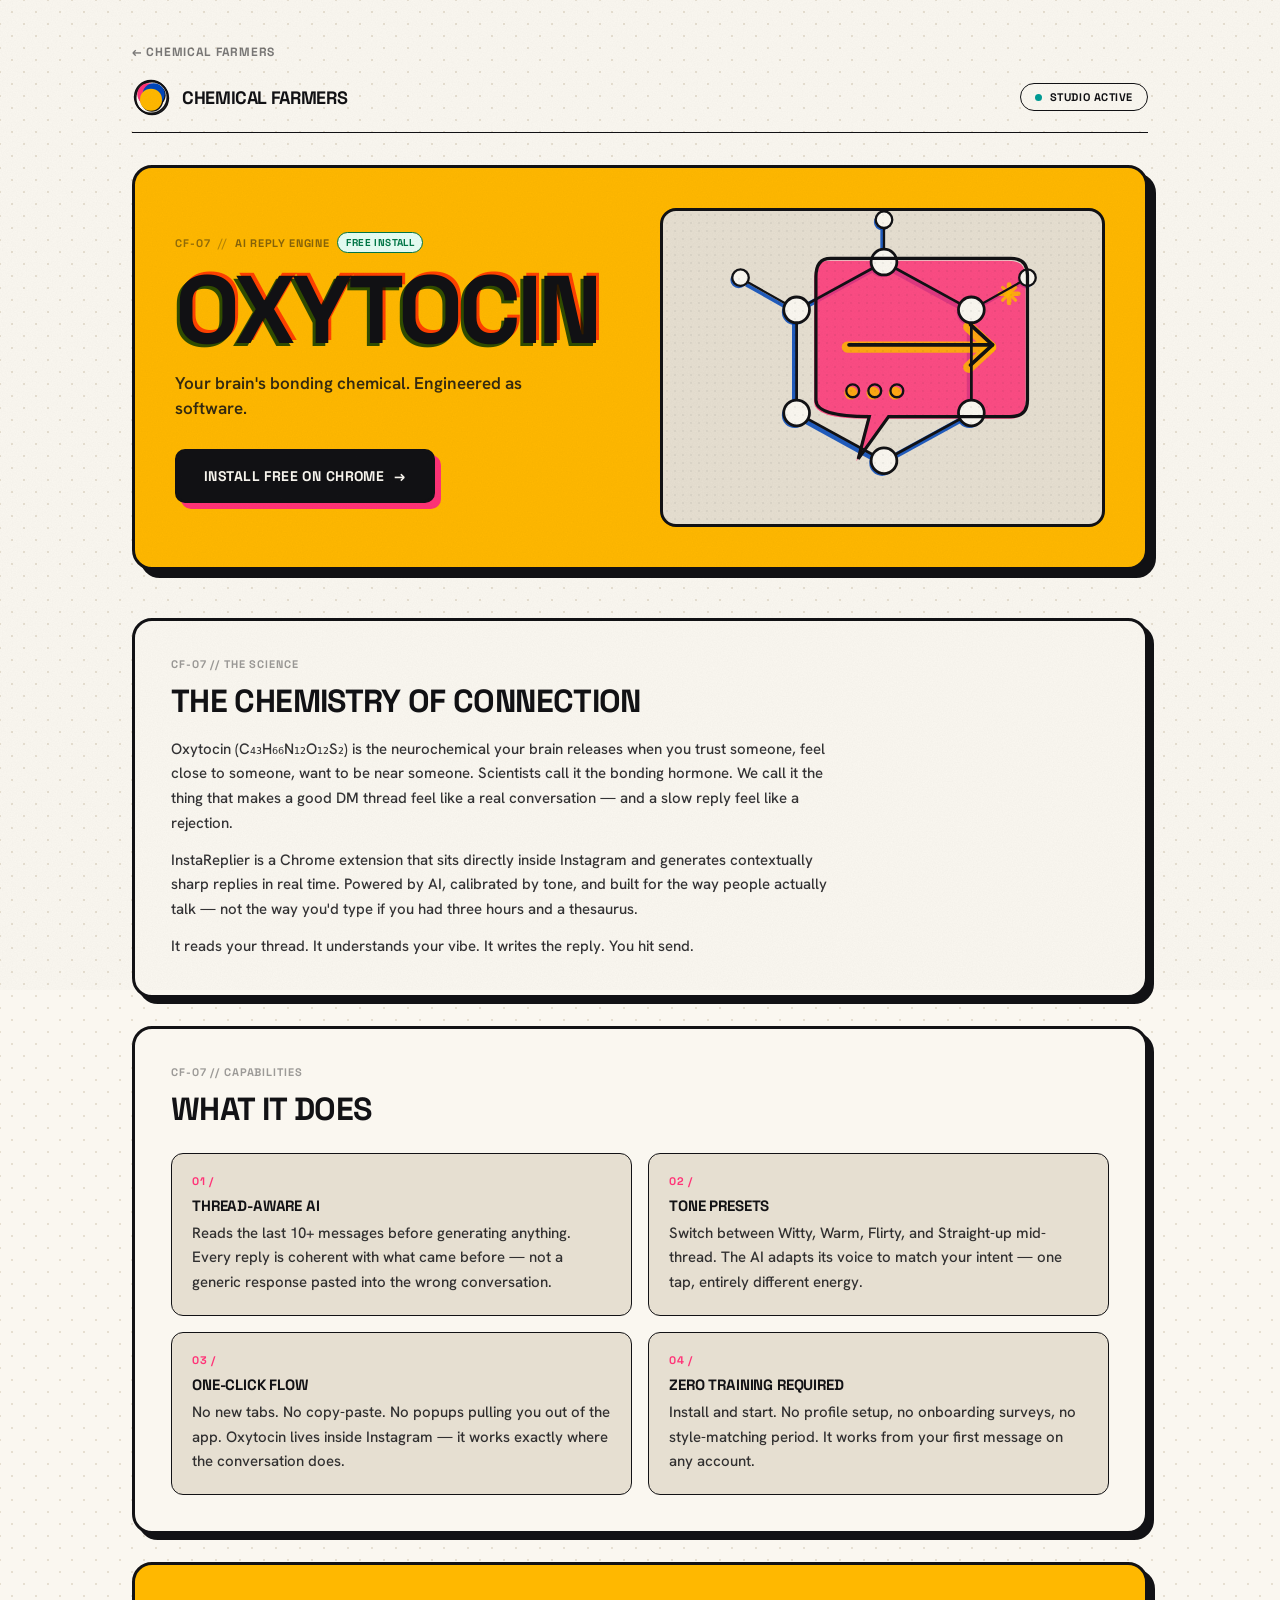
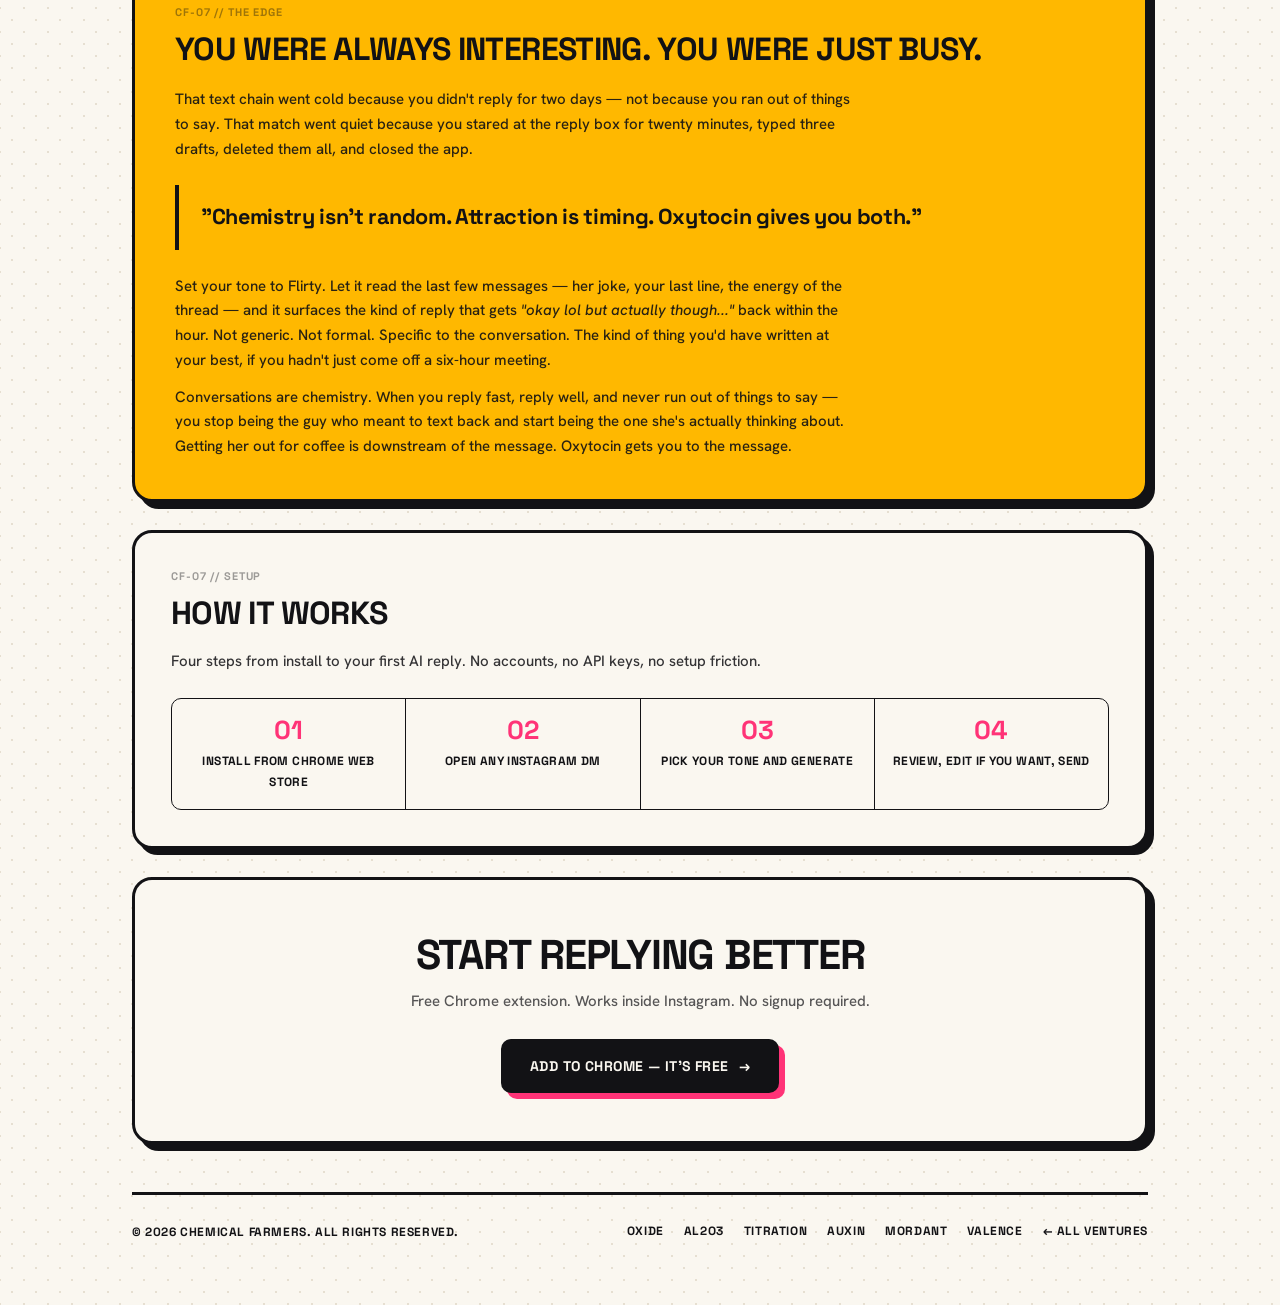
==== ventures/oxytocin.html @ 3199cd22 "feat: add Oxytocin landing page and venture details" ====
<!DOCTYPE html>
<html lang="en">
<head>
  <meta charset="UTF-8" />
  <meta name="viewport" content="width=device-width, initial-scale=1.0" />

  <!-- Primary SEO Metadata -->
  <title>Oxytocin — AI Reply Engine for Instagram | Chemical Farmers</title>
  <meta name="description" content="Oxytocin is a Chrome extension that generates intelligent, charm-loaded Instagram replies in real time. Named after the bonding neurochemical — built to make every conversation magnetic." />
  <meta name="robots" content="index, follow" />
  <link rel="canonical" href="https://chemicalfarmers.com/ventures/oxytocin.html" />

  <!-- Open Graph -->
  <meta property="og:type" content="website" />
  <meta property="og:url" content="https://chemicalfarmers.com/ventures/oxytocin.html" />
  <meta property="og:title" content="Oxytocin — AI Reply Engine for Instagram | Chemical Farmers" />
  <meta property="og:description" content="AI-generated charm for every DM. Oxytocin reads the thread, writes the reply, you hit send — warm, witty, and impossibly on-time." />
  <meta property="og:image" content="https://chemicalfarmers.com/assets/og-image.jpg" />
  <meta property="og:site_name" content="Chemical Farmers" />

  <!-- Twitter Card -->
  <meta name="twitter:card" content="summary_large_image" />
  <meta name="twitter:title" content="Oxytocin — AI Reply Engine for Instagram | Chemical Farmers" />
  <meta name="twitter:description" content="AI-generated charm for every DM. Oxytocin reads the thread, writes the reply, you hit send." />
  <meta name="twitter:image" content="https://chemicalfarmers.com/assets/og-image.jpg" />

  <!-- Inline SVG Favicon -->
  <link rel="icon" type="image/svg+xml" href="data:image/svg+xml,<svg xmlns=%22http://www.w3.org/2000/svg%22 viewBox=%220 0 100 100%22><g mix-blend-mode=%22multiply%22><circle cx=%2243%22 cy=%2243%22 r=%2229%22 fill=%22%23ff3377%22 /><circle cx=%2257%22 cy=%2243%22 r=%2229%22 fill=%22%230047bb%22 /><circle cx=%2250%22 cy=%2257%22 r=%2229%22 fill=%22%23ffb800%22 /></g><circle cx=%2250%22 cy=%2250%22 r=%2243%22 fill=%22none%22 stroke=%22%23121215%22 stroke-width=%225%22 /></svg>" />

  <!-- Google Fonts -->
  <link rel="preconnect" href="https://fonts.googleapis.com" />
  <link rel="preconnect" href="https://fonts.gstatic.com" crossorigin />
  <link href="https://fonts.googleapis.com/css2?family=Space+Grotesk:wght@400;500;600;700;900&family=Hanken+Grotesk:wght@400;500;600;700&display=swap" rel="stylesheet" />

  <link rel="stylesheet" href="../css/styles.css" />

  <!-- Schema.org JSON-LD -->
  <script type="application/ld+json">
  {
    "@context": "https://schema.org",
    "@type": "SoftwareApplication",
    "name": "Oxytocin by Chemical Farmers",
    "url": "https://chemicalfarmers.com/ventures/oxytocin.html",
    "description": "AI-powered Chrome extension that generates intelligent, contextual Instagram DM replies in real time.",
    "applicationCategory": "SocialNetworkingApplication",
    "operatingSystem": "Chrome",
    "offers": { "@type": "Offer", "price": "0", "priceCurrency": "USD" },
    "author": { "@type": "Organization", "name": "Chemical Farmers", "url": "https://chemicalfarmers.com" }
  }
  </script>
</head>
<body>

  <!-- Fine Grain Texture Layer -->
  <div class="noise-overlay" id="grain-overlay"></div>

  <!-- SVG Filter defining organic Risograph grain -->
  <svg style="position: absolute; width: 0; height: 0;" aria-hidden="true">
    <filter id="riso-grain">
      <feTurbulence type="fractalNoise" baseFrequency="0.8" numOctaves="4" stitchTiles="stitch" />
      <feColorMatrix type="matrix" values="0 0 0 0 0   0 0 0 0 0   0 0 0 0 0  0 0 0 0.18 0" />
    </filter>
  </svg>

  <div class="container" id="main-container">

    <!-- Back Navigation -->
    <a href="../" class="back-link">← Chemical Farmers</a>

    <!-- ── Header ── -->
    <header class="header" id="main-header">
      <div class="header-logo" id="logo-block">
        <svg class="brand-logo" viewBox="0 0 100 100" width="38" height="38" aria-label="Chemical Farmers Stamp Logo">
          <g mix-blend-mode="multiply">
            <circle cx="43" cy="43" r="29" fill="var(--color-ink-pink)" />
            <circle cx="57" cy="43" r="29" fill="var(--color-ink-blue)" />
            <circle cx="50" cy="57" r="29" fill="var(--color-ink-yellow)" />
          </g>
          <circle cx="50" cy="50" r="43" fill="none" stroke="var(--color-ink-dark)" stroke-width="4.5" />
        </svg>
        <span class="header-title">Chemical Farmers</span>
      </div>
      <div class="header-status" id="status-block">
        <span class="status-dot"></span>
        <span>Studio Active</span>
      </div>
    </header>

    <!-- ── Venture Hero Box ── -->
    <div class="ventures-box-wrap" id="venture-hero-section">
      <div class="ventures-box-shadow"></div>
      <div class="ventures-box-body">
        <div class="venture-hero-layout">

          <!-- Left: Content -->
          <div class="venture-hero-content">
            <div class="venture-badge-row">
              <span class="venture-badge-code">CF-07</span>
              <span class="venture-badge-sep">//</span>
              <span class="venture-badge-cat">AI Reply Engine</span>
              <span class="card-status-pill green">Free Install</span>
            </div>
            <h1 class="venture-hero-title" data-text="Oxytocin">Oxytocin</h1>
            <p class="venture-hero-tagline">Your brain's bonding chemical. Engineered as software.</p>
            <a href="https://chromewebstore.google.com/detail/instareplier/oaggmpghhdmingchnbnbieckccpibfgn?authuser=0&hl=en&pli=1" target="_blank" rel="noopener noreferrer" class="cta-primary-btn">
              Install Free on Chrome <span class="arrow">→</span>
            </a>
          </div>

          <!-- Right: Hero Visual -->
          <div class="venture-hero-visual">
            <svg viewBox="0 0 420 340" aria-hidden="true">
              <g mix-blend-mode="multiply">
                <!-- Blue Layer: Hexagonal molecular ring -->
                <line x1="210" y1="58" x2="305" y2="110" stroke="var(--color-ink-blue-alpha)" stroke-width="6" />
                <line x1="305" y1="110" x2="305" y2="222" stroke="var(--color-ink-blue-alpha)" stroke-width="6" />
                <line x1="305" y1="222" x2="210" y2="274" stroke="var(--color-ink-blue-alpha)" stroke-width="6" />
                <line x1="210" y1="274" x2="115" y2="222" stroke="var(--color-ink-blue-alpha)" stroke-width="6" />
                <line x1="115" y1="222" x2="115" y2="110" stroke="var(--color-ink-blue-alpha)" stroke-width="6" />
                <line x1="115" y1="110" x2="210" y2="58" stroke="var(--color-ink-blue-alpha)" stroke-width="6" />
                <!-- Side chains -->
                <line x1="210" y1="58" x2="210" y2="20" stroke="var(--color-ink-blue-alpha)" stroke-width="4" />
                <circle cx="210" cy="12" r="9" fill="var(--color-ink-blue-alpha)" />
                <line x1="305" y1="110" x2="358" y2="80" stroke="var(--color-ink-blue-alpha)" stroke-width="4" />
                <circle cx="366" cy="75" r="9" fill="var(--color-ink-blue-alpha)" />
                <line x1="115" y1="110" x2="62" y2="80" stroke="var(--color-ink-blue-alpha)" stroke-width="4" />
                <circle cx="54" cy="75" r="9" fill="var(--color-ink-blue-alpha)" />
                <!-- Nodes -->
                <circle cx="210" cy="58" r="14" fill="var(--color-ink-blue-alpha)" />
                <circle cx="305" cy="110" r="14" fill="var(--color-ink-blue-alpha)" />
                <circle cx="305" cy="222" r="14" fill="var(--color-ink-blue-alpha)" />
                <circle cx="210" cy="274" r="14" fill="var(--color-ink-blue-alpha)" />
                <circle cx="115" cy="222" r="14" fill="var(--color-ink-blue-alpha)" />
                <circle cx="115" cy="110" r="14" fill="var(--color-ink-blue-alpha)" />

                <!-- Pink Layer: Large chat bubble -->
                <path d="M 136 74 Q 136 54 152 54 L 348 54 Q 366 54 366 72 L 366 208 Q 366 226 348 226 L 215 226 L 182 272 L 194 226 Q 136 226 136 208 Z" fill="var(--color-ink-pink-alpha)" />

                <!-- Yellow Layer: Reply arrow -->
                <path d="M 172 148 L 328 148" stroke="var(--color-ink-yellow-alpha)" stroke-width="12" stroke-linecap="round" />
                <path d="M 304 126 L 328 148 L 304 170" fill="none" stroke="var(--color-ink-yellow-alpha)" stroke-width="12" stroke-linecap="round" stroke-linejoin="round" />
                <!-- Typing dots -->
                <circle cx="176" cy="198" r="7" fill="var(--color-ink-yellow-alpha)" />
                <circle cx="200" cy="198" r="7" fill="var(--color-ink-yellow-alpha)" />
                <circle cx="224" cy="198" r="7" fill="var(--color-ink-yellow-alpha)" />
                <!-- AI sparkle (4-point star) -->
                <line x1="348" y1="80" x2="348" y2="100" stroke="var(--color-ink-yellow-alpha)" stroke-width="5" stroke-linecap="round" />
                <line x1="338" y1="90" x2="358" y2="90" stroke="var(--color-ink-yellow-alpha)" stroke-width="5" stroke-linecap="round" />
                <line x1="341" y1="83" x2="355" y2="97" stroke="var(--color-ink-yellow-alpha)" stroke-width="3.5" stroke-linecap="round" />
                <line x1="355" y1="83" x2="341" y2="97" stroke="var(--color-ink-yellow-alpha)" stroke-width="3.5" stroke-linecap="round" />
              </g>
              <!-- Offset outlines simulating print misalignment -->
              <g transform="translate(2, -2.5)">
                <!-- Ring lines -->
                <line x1="210" y1="58" x2="305" y2="110" stroke="var(--color-ink-dark)" stroke-width="3" />
                <line x1="305" y1="110" x2="305" y2="222" stroke="var(--color-ink-dark)" stroke-width="3" />
                <line x1="305" y1="222" x2="210" y2="274" stroke="var(--color-ink-dark)" stroke-width="3" />
                <line x1="210" y1="274" x2="115" y2="222" stroke="var(--color-ink-dark)" stroke-width="3" />
                <line x1="115" y1="222" x2="115" y2="110" stroke="var(--color-ink-dark)" stroke-width="3" />
                <line x1="115" y1="110" x2="210" y2="58" stroke="var(--color-ink-dark)" stroke-width="3" />
                <!-- Side chains -->
                <line x1="210" y1="58" x2="210" y2="20" stroke="var(--color-ink-dark)" stroke-width="2.5" />
                <circle cx="210" cy="12" r="9" fill="var(--color-paper)" stroke="var(--color-ink-dark)" stroke-width="2.5" />
                <line x1="305" y1="110" x2="358" y2="80" stroke="var(--color-ink-dark)" stroke-width="2.5" />
                <circle cx="366" cy="75" r="9" fill="var(--color-paper)" stroke="var(--color-ink-dark)" stroke-width="2.5" />
                <line x1="115" y1="110" x2="62" y2="80" stroke="var(--color-ink-dark)" stroke-width="2.5" />
                <circle cx="54" cy="75" r="9" fill="var(--color-paper)" stroke="var(--color-ink-dark)" stroke-width="2.5" />
                <!-- Node outlines -->
                <circle cx="210" cy="58" r="14" fill="var(--color-paper)" stroke="var(--color-ink-dark)" stroke-width="3" />
                <circle cx="305" cy="110" r="14" fill="var(--color-paper)" stroke="var(--color-ink-dark)" stroke-width="3" />
                <circle cx="305" cy="222" r="14" fill="var(--color-paper)" stroke="var(--color-ink-dark)" stroke-width="3" />
                <circle cx="210" cy="274" r="14" fill="var(--color-paper)" stroke="var(--color-ink-dark)" stroke-width="3" />
                <circle cx="115" cy="222" r="14" fill="var(--color-paper)" stroke="var(--color-ink-dark)" stroke-width="3" />
                <circle cx="115" cy="110" r="14" fill="var(--color-paper)" stroke="var(--color-ink-dark)" stroke-width="3" />
                <!-- Chat bubble outline -->
                <path d="M 136 74 Q 136 54 152 54 L 348 54 Q 366 54 366 72 L 366 208 Q 366 226 348 226 L 215 226 L 182 272 L 194 226 Q 136 226 136 208 Z" fill="none" stroke="var(--color-ink-dark)" stroke-width="3.5" />
                <!-- Arrow outline -->
                <path d="M 172 148 L 328 148" stroke="var(--color-ink-dark)" stroke-width="4" stroke-linecap="round" />
                <path d="M 304 126 L 328 148 L 304 170" fill="none" stroke="var(--color-ink-dark)" stroke-width="4" stroke-linecap="round" stroke-linejoin="round" />
                <!-- Dots outlines -->
                <circle cx="176" cy="198" r="7" fill="none" stroke="var(--color-ink-dark)" stroke-width="2.5" />
                <circle cx="200" cy="198" r="7" fill="none" stroke="var(--color-ink-dark)" stroke-width="2.5" />
                <circle cx="224" cy="198" r="7" fill="none" stroke="var(--color-ink-dark)" stroke-width="2.5" />
              </g>
            </svg>
          </div>

        </div>
      </div>
    </div>

    <!-- ── Detail Content ── -->
    <div class="detail-content">

      <!-- About -->
      <div style="position: relative; margin-bottom: 28px;">
        <div class="detail-section-shadow"></div>
        <section class="detail-section">
          <div class="detail-section-inner">
            <span class="detail-section-label">CF-07 // The Science</span>
            <h2>The Chemistry of Connection</h2>
            <p>
              Oxytocin (C₄₃H₆₆N₁₂O₁₂S₂) is the neurochemical your brain releases when you trust someone, feel close to someone, want to be near someone. Scientists call it the bonding hormone. We call it the thing that makes a good DM thread feel like a real conversation — and a slow reply feel like a rejection.
            </p>
            <p>
              InstaReplier is a Chrome extension that sits directly inside Instagram and generates contextually sharp replies in real time. Powered by AI, calibrated by tone, and built for the way people actually talk — not the way you'd type if you had three hours and a thesaurus.
            </p>
            <p>
              It reads your thread. It understands your vibe. It writes the reply. You hit send.
            </p>
          </div>
        </section>
      </div>

      <!-- Features -->
      <div style="position: relative; margin-bottom: 28px;">
        <div class="detail-section-shadow"></div>
        <section class="detail-section">
          <div class="detail-section-inner">
            <span class="detail-section-label">CF-07 // Capabilities</span>
            <h2>What It Does</h2>
            <div class="features-grid-detail">
              <div class="feature-card-detail">
                <span class="feature-num-badge">01 /</span>
                <div class="feature-title-detail">Thread-Aware AI</div>
                <p class="feature-desc-detail">Reads the last 10+ messages before generating anything. Every reply is coherent with what came before — not a generic response pasted into the wrong conversation.</p>
              </div>
              <div class="feature-card-detail">
                <span class="feature-num-badge">02 /</span>
                <div class="feature-title-detail">Tone Presets</div>
                <p class="feature-desc-detail">Switch between Witty, Warm, Flirty, and Straight-up mid-thread. The AI adapts its voice to match your intent — one tap, entirely different energy.</p>
              </div>
              <div class="feature-card-detail">
                <span class="feature-num-badge">03 /</span>
                <div class="feature-title-detail">One-Click Flow</div>
                <p class="feature-desc-detail">No new tabs. No copy-paste. No popups pulling you out of the app. Oxytocin lives inside Instagram — it works exactly where the conversation does.</p>
              </div>
              <div class="feature-card-detail">
                <span class="feature-num-badge">04 /</span>
                <div class="feature-title-detail">Zero Training Required</div>
                <p class="feature-desc-detail">Install and start. No profile setup, no onboarding surveys, no style-matching period. It works from your first message on any account.</p>
              </div>
            </div>
          </div>
        </section>
      </div>

      <!-- The Spark — Dating Copy -->
      <div style="position: relative; margin-bottom: 28px;">
        <div class="spark-section-shadow"></div>
        <div class="spark-section">
          <div class="spark-section-inner">
            <span class="detail-section-label">CF-07 // The Edge</span>
            <h2>You Were Always Interesting. You Were Just Busy.</h2>
            <p>
              That text chain went cold because you didn't reply for two days — not because you ran out of things to say. That match went quiet because you stared at the reply box for twenty minutes, typed three drafts, deleted them all, and closed the app.
            </p>
            <blockquote class="spark-pull-quote">
              "Chemistry isn't random. Attraction is timing. Oxytocin gives you both."
            </blockquote>
            <p>
              Set your tone to Flirty. Let it read the last few messages — her joke, your last line, the energy of the thread — and it surfaces the kind of reply that gets <em>"okay lol but actually though..."</em> back within the hour. Not generic. Not formal. Specific to the conversation. The kind of thing you'd have written at your best, if you hadn't just come off a six-hour meeting.
            </p>
            <p>
              Conversations are chemistry. When you reply fast, reply well, and never run out of things to say — you stop being the guy who meant to text back and start being the one she's actually thinking about. Getting her out for coffee is downstream of the message. Oxytocin gets you to the message.
            </p>
          </div>
        </div>
      </div>

      <!-- How It Works -->
      <div style="position: relative; margin-bottom: 28px;">
        <div class="detail-section-shadow"></div>
        <section class="detail-section">
          <div class="detail-section-inner">
            <span class="detail-section-label">CF-07 // Setup</span>
            <h2>How It Works</h2>
            <p>Four steps from install to your first AI reply. No accounts, no API keys, no setup friction.</p>
            <div class="how-steps">
              <div class="how-step">
                <span class="how-step-num">01</span>
                <span class="how-step-text">Install from Chrome Web Store</span>
              </div>
              <div class="how-step">
                <span class="how-step-num">02</span>
                <span class="how-step-text">Open any Instagram DM</span>
              </div>
              <div class="how-step">
                <span class="how-step-num">03</span>
                <span class="how-step-text">Pick your tone and generate</span>
              </div>
              <div class="how-step">
                <span class="how-step-num">04</span>
                <span class="how-step-text">Review, edit if you want, send</span>
              </div>
            </div>
          </div>
        </section>
      </div>

      <!-- Final CTA -->
      <div style="position: relative;">
        <div class="final-cta-shadow"></div>
        <div class="final-cta">
          <div class="final-cta-inner">
            <h2>Start Replying Better</h2>
            <p>Free Chrome extension. Works inside Instagram. No signup required.</p>
            <a href="https://chromewebstore.google.com/detail/instareplier/oaggmpghhdmingchnbnbieckccpibfgn?authuser=0&hl=en&pli=1" target="_blank" rel="noopener noreferrer" class="cta-primary-btn">
              Add to Chrome — It's Free <span class="arrow">→</span>
            </a>
          </div>
        </div>
      </div>

    </div>

    <!-- ── Footer ── -->
    <footer class="footer" id="main-footer">
      <div class="footer-left">
        <p>&copy; 2026 Chemical Farmers. All rights reserved.</p>
      </div>
      <div class="footer-links">
        <a href="https://oxide.chemicalfarmers.com" target="_blank" rel="noopener noreferrer">Oxide</a>
        <a href="https://al2o3.chemicalfarmers.com" target="_blank" rel="noopener noreferrer">AL2O3</a>
        <a href="https://titration.chemicalfarmers.com" target="_blank" rel="noopener noreferrer">Titration</a>
        <a href="https://auxin.chemicalfarmers.com" target="_blank" rel="noopener noreferrer">Auxin</a>
        <a href="https://mordant.chemicalfarmers.com" target="_blank" rel="noopener noreferrer">Mordant</a>
        <a href="https://valence.chemicalfarmers.com" target="_blank" rel="noopener noreferrer">Valence</a>
        <a href="../">← All Ventures</a>
      </div>
    </footer>

  </div>

</body>
</html>
---- css/styles.css ----
*, *::before, *::after {
  box-sizing: border-box;
  margin: 0;
  padding: 0;
}

:root {
  /* Risograph Spot Colors */
  --color-paper: #faf7f0;
  --color-paper-shadow: #e6dfd1;
  --color-ink-dark: #121215;
  
  --color-ink-pink: #ff3377;
  --color-ink-pink-alpha: rgba(255, 51, 119, 0.85);
  
  --color-ink-blue: #0047bb;
  --color-ink-blue-alpha: rgba(0, 71, 187, 0.85);
  
  --color-ink-yellow: #ffb800;
  --color-ink-yellow-alpha: rgba(255, 184, 0, 0.85);
  
  --color-ink-teal: #009c95;
  --color-ink-teal-alpha: rgba(0, 156, 149, 0.85);

  --font-display: "Space Grotesk", system-ui, sans-serif;
  --font-body: "Hanken Grotesk", system-ui, sans-serif;

  --border-heavy: 3.5px solid var(--color-ink-dark);
  --border-light: 1.5px solid var(--color-ink-dark);
}

html, body {
  background-color: var(--color-paper);
  /* Subtle halftone/dots background pattern */
  background-image: 
    radial-gradient(var(--color-paper-shadow) 1.5px, transparent 1.5px),
    radial-gradient(var(--color-paper-shadow) 1.5px, transparent 1.5px);
  background-size: 24px 24px;
  background-position: 0 0, 12px 12px;
  color: var(--color-ink-dark);
  font-family: var(--font-body);
  -webkit-font-smoothing: antialiased;
  text-rendering: optimizeLegibility;
  min-height: 100vh;
}

/* ── Fine-Grain Overlay ── */
.noise-overlay {
  position: fixed;
  inset: 0;
  width: 100vw;
  height: 100vh;
  opacity: 0.16;
  z-index: 9999;
  pointer-events: none;
  filter: url(#riso-grain);
}

/* ── Main Container ── */
.container {
  max-width: 1080px;
  margin: 0 auto;
  padding: 40px 32px 64px;
  position: relative;
  z-index: 10;
}

@media (max-width: 768px) {
  .container {
    padding: 28px 20px 48px;
  }
}

/* ── Header ── */
.header {
  display: flex;
  justify-content: space-between;
  align-items: center;
  margin-bottom: 32px;
  border-bottom: var(--border-light);
  padding-bottom: 16px;
}

.header-logo {
  display: flex;
  align-items: center;
  gap: 12px;
}

.brand-logo {
  display: block;
  filter: drop-shadow(1px 1px 0 var(--color-ink-dark));
  flex-shrink: 0;
}

.header-title {
  font-family: var(--font-display);
  font-size: 18px;
  font-weight: 700;
  text-transform: uppercase;
  letter-spacing: -0.02em;
}

.header-status {
  display: inline-flex;
  align-items: center;
  gap: 8px;
  padding: 6px 14px;
  border: var(--border-light);
  border-radius: 999px;
  background: var(--color-paper);
  font-family: var(--font-display);
  font-size: 11px;
  font-weight: 700;
  text-transform: uppercase;
  letter-spacing: 0.05em;
  flex-shrink: 0;
}

.status-dot {
  width: 7px;
  height: 7px;
  border-radius: 50%;
  background-color: var(--color-ink-teal);
  animation: pulse 1.8s infinite ease-in-out;
}

@keyframes pulse {
  0%, 100% { transform: scale(1); opacity: 1; }
  50% { transform: scale(1.3); opacity: 0.4; }
}

/* ── Ventures Yellow Box Container ── */
.ventures-box-wrap {
  position: relative;
  margin-bottom: 48px;
}

.ventures-box-shadow {
  position: absolute;
  inset: 0;
  background-color: var(--color-ink-dark);
  border-radius: 20px;
  border: var(--border-heavy);
  z-index: 1;
  transform: translate(8px, 8px);
}

.ventures-box-body {
  position: relative;
  z-index: 2;
  background-color: var(--color-ink-yellow);
  border: var(--border-heavy);
  border-radius: 20px;
  padding: 40px;
}

@media (max-width: 768px) {
  .ventures-box-body {
    padding: 24px;
  }
}

/* ── Ventures Intro (Title inside yellow box) ── */
.ventures-intro {
  margin-bottom: 32px;
  max-width: 800px;
}

.ventures-title {
  font-family: var(--font-display);
  font-size: clamp(2.2rem, 6vw, 3.8rem);
  font-weight: 900;
  text-transform: uppercase;
  letter-spacing: -0.03em;
  line-height: 0.95;
  color: var(--color-ink-dark);
  position: relative;
  display: inline-block;
  margin-bottom: 16px;
}

/* Riso shift text shadow effect using blend modes on yellow */
.ventures-title::before {
  content: attr(data-text);
  position: absolute;
  left: 2.5px;
  top: -2.5px;
  color: var(--color-ink-pink-alpha);
  mix-blend-mode: multiply;
  z-index: -1;
  opacity: 0.95;
  pointer-events: none;
  white-space: nowrap;
}

.ventures-title::after {
  content: attr(data-text);
  position: absolute;
  left: -2.5px;
  top: 2.5px;
  color: var(--color-ink-blue-alpha);
  mix-blend-mode: multiply;
  z-index: -2;
  opacity: 0.95;
  pointer-events: none;
  white-space: nowrap;
}

.ventures-desc {
  font-size: 16px;
  line-height: 1.5;
  font-weight: 600;
  color: var(--color-ink-dark);
  opacity: 0.9;
}

/* Brush highlighter effect */
.highlight-ink {
  position: relative;
  display: inline-block;
  padding: 0 4px;
  z-index: 1;
}

.highlight-ink::before {
  content: "";
  position: absolute;
  left: 0;
  bottom: 2px;
  width: 100%;
  height: 48%;
  z-index: -1;
  transform: rotate(-0.5deg);
}


.highlight-ink.pink::before { background-color: var(--color-ink-pink-alpha); }
.highlight-ink.yellow::before { background-color: var(--color-ink-yellow-alpha); }

/* ── Ventures Grid ── */
.ventures-grid {
  display: grid;
  grid-template-columns: repeat(auto-fit, minmax(320px, 1fr));
  gap: 28px;
}

@media (max-width: 480px) {
  .ventures-grid {
    grid-template-columns: 1fr;
  }
}

/* ── Venture Cards ── */
.card-wrap {
  position: relative;
  display: block;
  text-decoration: none;
  color: inherit;
  outline: none;
}

/* Positioned containers for cards & manifests */
.manifest-card, .logbook-card {
  position: relative;
}

/* The offset print color shadow block */
.card-ink-shadow {
  position: absolute;
  inset: 0;
  border-radius: 16px;
  border: var(--border-heavy);
  z-index: 1;
  transform: translate(6px, 6px);
  transition: transform 0.25s cubic-bezier(0.16, 1, 0.3, 1);
}

.pink-shadow { background-color: var(--color-ink-pink); }
.teal-shadow { background-color: var(--color-ink-teal); }
.yellow-shadow { background-color: var(--color-ink-yellow); }
.blue-shadow { background-color: var(--color-ink-blue); }

/* The primary card surface */
.card-body {
  position: relative;
  z-index: 2;
  background: var(--color-paper);
  border: var(--border-heavy);
  border-radius: 16px;
  padding: 24px;
  height: 100%;
  display: flex;
  flex-direction: column;
  transition: transform 0.25s cubic-bezier(0.16, 1, 0.3, 1);
}

/* Card header metadata */
.card-header {
  display: flex;
  justify-content: space-between;
  align-items: center;
  margin-bottom: 16px;
}

.card-meta {
  font-family: var(--font-display);
  font-size: 11px;
  font-weight: 700;
  letter-spacing: 0.05em;
  opacity: 0.6;
}

.card-status-pill {
  font-family: var(--font-display);
  font-size: 10px;
  font-weight: 700;
  text-transform: uppercase;
  padding: 3px 8px;
  border: var(--border-light);
  border-radius: 999px;
  letter-spacing: 0.04em;
}

.card-status-pill.green {
  background-color: #e5fdf3;
  color: #007747;
  border-color: #007747;
}

.card-status-pill.blue {
  background-color: #e6efff;
  color: var(--color-ink-blue);
  border-color: var(--color-ink-blue);
}

.card-status-pill.yellow {
  background-color: #fff9e0;
  color: #8a6500;
  border-color: #8a6500;
}

/* Card visual graphic container */
.graphic-container {
  position: relative;
  width: 100%;
  height: 135px;
  background-color: var(--color-paper-shadow);
  border: var(--border-light);
  border-radius: 8px;
  margin-bottom: 20px;
  overflow: hidden;
  display: flex;
  align-items: center;
  justify-content: center;
}

/* Grid layout simulation inside cards */
.graphic-container::before {
  content: "";
  position: absolute;
  inset: 0;
  background-image: radial-gradient(var(--color-ink-dark) 0.8px, transparent 0.8px);
  background-size: 8px 8px;
  opacity: 0.05;
  pointer-events: none;
}

.venture-graphic {
  width: 90%;
  height: 90%;
  max-height: 120px;
  transition: transform 0.4s cubic-bezier(0.16, 1, 0.3, 1);
}

/* Card Details */
.card-title {
  font-family: var(--font-display);
  font-size: 24px;
  font-weight: 800;
  text-transform: uppercase;
  letter-spacing: -0.01em;
  margin-bottom: 8px;
  color: var(--color-ink-dark);
}

.card-desc {
  font-size: 14px;
  line-height: 1.5;
  opacity: 0.85;
  color: var(--color-ink-dark);
  margin-bottom: 20px;
  flex-grow: 1;
}

/* Card footer button */
.card-footer {
  display: flex;
  margin-top: auto;
}

.card-link-btn {
  display: inline-flex;
  align-items: center;
  gap: 8px;
  font-family: var(--font-display);
  font-size: 13px;
  font-weight: 700;
  text-transform: uppercase;
  letter-spacing: 0.02em;
  padding: 10px 18px;
  border: var(--border-heavy);
  border-radius: 8px;
  background: var(--color-paper);
  color: var(--color-ink-dark);
  transition: background 0.15s, color 0.15s, box-shadow 0.25s, transform 0.25s;
}

.pink-btn { box-shadow: 4px 4px 0 var(--color-ink-pink-alpha); }
.teal-btn { box-shadow: 4px 4px 0 var(--color-ink-teal-alpha); }
.yellow-btn { box-shadow: 4px 4px 0 var(--color-ink-yellow-alpha); }
.blue-btn { box-shadow: 4px 4px 0 var(--color-ink-blue-alpha); }

.arrow {
  transition: transform 0.25s cubic-bezier(0.16, 1, 0.3, 1);
}

/* Interactive Hover Transitions */
.card-wrap:hover .card-body {
  transform: translate(-4px, -4px);
}

.card-wrap:hover .card-ink-shadow {
  transform: translate(10px, 10px);
}

.card-wrap:active .card-body {
  transform: translate(1px, 1px);
}

.card-wrap:active .card-ink-shadow {
  transform: translate(3px, 3px);
}

/* Riso screen layers slide slightly relative to outline to feel organic */
.card-wrap:hover .riso-layers {
  transform: translate(2px, -1.5px);
}

.card-wrap:hover .stamp-outlines {
  transform: translate(-1px, 1px);
}

.card-wrap:hover .venture-graphic {
  transform: scale(1.02);
}

.card-wrap:hover .pink-btn {
  background-color: var(--color-ink-pink);
  color: var(--color-paper);
  box-shadow: 0px 0px 0 var(--color-ink-pink-alpha);
  transform: translate(2px, 2px);
}

.card-wrap:hover .teal-btn {
  background-color: var(--color-ink-teal);
  color: var(--color-paper);
  box-shadow: 0px 0px 0 var(--color-ink-teal-alpha);
  transform: translate(2px, 2px);
}

.card-wrap:hover .yellow-btn {
  background-color: var(--color-ink-yellow);
  color: var(--color-ink-dark);
  box-shadow: 0px 0px 0 var(--color-ink-yellow-alpha);
  transform: translate(2px, 2px);
}

.card-wrap:hover .blue-btn {
  background-color: var(--color-ink-blue);
  color: var(--color-paper);
  box-shadow: 0px 0px 0 var(--color-ink-blue-alpha);
  transform: translate(2px, 2px);
}

.card-wrap:hover .arrow {
  transform: translateX(3px);
}

/* Transitions for SVG groups */
.riso-layers, .stamp-outlines {
  transition: transform 0.4s cubic-bezier(0.16, 1, 0.3, 1);
}

/* ── Secondary Section: Studio Manifest & Logbook ── */
.manifest-section {
  margin-bottom: 64px;
}

.manifest-grid {
  display: grid;
  grid-template-columns: 1.25fr 1fr;
  gap: 32px;
}

@media (max-width: 860px) {
  .manifest-grid {
    grid-template-columns: 1fr;
  }
}

.manifest-body {
  padding: 32px;
}

.manifest-title {
  font-family: var(--font-display);
  font-size: 22px;
  font-weight: 800;
  text-transform: uppercase;
  letter-spacing: -0.02em;
  margin-bottom: 16px;
}

.manifest-text {
  font-size: 15px;
  line-height: 1.6;
  opacity: 0.9;
  font-weight: 500;
}

.logbook-body {
  padding: 32px;
  background: var(--color-paper);
  border: var(--border-heavy);
  border-radius: 16px;
}

.logbook-title {
  font-family: var(--font-display);
  font-size: 18px;
  font-weight: 800;
  text-transform: uppercase;
  letter-spacing: -0.01em;
  margin-bottom: 20px;
  border-bottom: var(--border-light);
  padding-bottom: 8px;
}

.logbook-list {
  list-style: none;
  display: flex;
  flex-direction: column;
  gap: 18px;
}

.logbook-list li {
  display: flex;
  gap: 12px;
  align-items: flex-start;
}

.logbook-list li .num {
  font-family: var(--font-display);
  font-size: 13px;
  font-weight: 800;
  color: var(--color-ink-pink);
}

.logbook-list li .detail strong {
  font-family: var(--font-display);
  font-size: 15px;
  font-weight: 700;
  display: block;
  margin-bottom: 2px;
  text-transform: uppercase;
}

.logbook-list li .detail p {
  font-size: 13px;
  line-height: 1.4;
  opacity: 0.8;
}

/* ── Footer ── */
.footer {
  border-top: var(--border-heavy);
  padding-top: 28px;
  display: flex;
  justify-content: space-between;
  align-items: center;
  font-family: var(--font-display);
  font-size: 12px;
  font-weight: 700;
  text-transform: uppercase;
  letter-spacing: 0.05em;
}

@media (max-width: 600px) {
  .footer {
    flex-direction: column;
    gap: 16px;
    text-align: center;
  }
}

.footer-links {
  display: flex;
  gap: 20px;
}

.footer-links a {
  color: var(--color-ink-dark);
  text-decoration: none;
  border-bottom: 2px solid transparent;
  transition: border-color 0.15s;
}

.footer-links a:hover {
  border-color: var(--color-ink-pink);
}

/* ── Venture Detail Page ── */
.back-link {
  display: inline-flex;
  align-items: center;
  gap: 6px;
  font-family: var(--font-display);
  font-size: 12px;
  font-weight: 700;
  text-transform: uppercase;
  letter-spacing: 0.06em;
  color: var(--color-ink-dark);
  text-decoration: none;
  margin-bottom: 18px;
  opacity: 0.55;
  transition: opacity 0.15s;
}

.back-link:hover { opacity: 1; }

.venture-hero-layout {
  display: grid;
  grid-template-columns: 1fr 1fr;
  gap: 40px;
  align-items: center;
}

@media (max-width: 820px) {
  .venture-hero-layout {
    grid-template-columns: 1fr;
  }
}

.venture-badge-row {
  display: flex;
  align-items: center;
  gap: 8px;
  margin-bottom: 14px;
  flex-wrap: wrap;
}

.venture-badge-code {
  font-family: var(--font-display);
  font-size: 11px;
  font-weight: 800;
  letter-spacing: 0.08em;
  opacity: 0.45;
  text-transform: uppercase;
}

.venture-badge-sep { opacity: 0.3; font-size: 12px; font-weight: 700; }

.venture-badge-cat {
  font-family: var(--font-display);
  font-size: 11px;
  font-weight: 700;
  letter-spacing: 0.06em;
  opacity: 0.5;
  text-transform: uppercase;
}

.venture-hero-title {
  font-family: var(--font-display);
  font-size: clamp(3.2rem, 10vw, 6rem);
  font-weight: 900;
  text-transform: uppercase;
  letter-spacing: -0.04em;
  line-height: 0.9;
  color: var(--color-ink-dark);
  position: relative;
  display: inline-block;
  margin-bottom: 18px;
}

.venture-hero-title::before {
  content: attr(data-text);
  position: absolute;
  left: 3px;
  top: -3px;
  color: var(--color-ink-pink-alpha);
  mix-blend-mode: multiply;
  z-index: -1;
  opacity: 0.95;
  pointer-events: none;
  white-space: nowrap;
}

.venture-hero-title::after {
  content: attr(data-text);
  position: absolute;
  left: -3px;
  top: 3px;
  color: var(--color-ink-blue-alpha);
  mix-blend-mode: multiply;
  z-index: -2;
  opacity: 0.95;
  pointer-events: none;
  white-space: nowrap;
}

.venture-hero-tagline {
  font-size: 17px;
  font-weight: 600;
  line-height: 1.45;
  opacity: 0.85;
  margin-bottom: 28px;
  max-width: 420px;
}

.cta-primary-btn {
  display: inline-flex;
  align-items: center;
  gap: 10px;
  font-family: var(--font-display);
  font-size: 14px;
  font-weight: 800;
  text-transform: uppercase;
  letter-spacing: 0.03em;
  padding: 15px 26px;
  background: var(--color-ink-dark);
  color: var(--color-paper);
  border: var(--border-heavy);
  border-radius: 10px;
  text-decoration: none;
  box-shadow: 6px 6px 0 var(--color-ink-pink);
  transition: transform 0.2s cubic-bezier(0.16, 1, 0.3, 1), box-shadow 0.2s cubic-bezier(0.16, 1, 0.3, 1);
}

.cta-primary-btn:hover {
  transform: translate(-3px, -3px);
  box-shadow: 9px 9px 0 var(--color-ink-pink);
}

.cta-primary-btn:active {
  transform: translate(2px, 2px);
  box-shadow: 2px 2px 0 var(--color-ink-pink);
}

.venture-hero-visual {
  background: var(--color-paper-shadow);
  border: var(--border-heavy);
  border-radius: 16px;
  overflow: hidden;
  display: flex;
  align-items: center;
  justify-content: center;
  min-height: 280px;
  position: relative;
}

.venture-hero-visual::before {
  content: "";
  position: absolute;
  inset: 0;
  background-image: radial-gradient(var(--color-ink-dark) 0.8px, transparent 0.8px);
  background-size: 8px 8px;
  opacity: 0.05;
  pointer-events: none;
}

.venture-hero-visual svg {
  width: 88%;
  max-width: 400px;
}

/* Detail content container */
.detail-content {
  margin-top: 0;
}

.detail-section {
  margin-bottom: 28px;
  padding: 36px;
  background: var(--color-paper);
  border: var(--border-heavy);
  border-radius: 20px;
  position: relative;
  z-index: 1;
}

.detail-section-shadow {
  position: absolute;
  inset: 0;
  border-radius: 20px;
  border: var(--border-heavy);
  background: var(--color-ink-dark);
  transform: translate(6px, 6px);
  z-index: 0;
}

.detail-section-inner {
  position: relative;
  z-index: 2;
}

.detail-section-label {
  font-family: var(--font-display);
  font-size: 11px;
  font-weight: 800;
  letter-spacing: 0.08em;
  text-transform: uppercase;
  opacity: 0.4;
  margin-bottom: 10px;
  display: block;
}

.detail-section h2 {
  font-family: var(--font-display);
  font-size: clamp(1.4rem, 3.5vw, 2rem);
  font-weight: 900;
  text-transform: uppercase;
  letter-spacing: -0.02em;
  margin-bottom: 16px;
}

.detail-section p {
  font-size: 15px;
  line-height: 1.65;
  opacity: 0.85;
  font-weight: 500;
  max-width: 680px;
}

.detail-section p + p { margin-top: 12px; }

/* Features grid */
.features-grid-detail {
  display: grid;
  grid-template-columns: repeat(2, 1fr);
  gap: 16px;
  margin-top: 24px;
}

@media (max-width: 580px) {
  .features-grid-detail { grid-template-columns: 1fr; }
}

.feature-card-detail {
  padding: 20px;
  background: var(--color-paper-shadow);
  border: var(--border-light);
  border-radius: 12px;
}

.feature-num-badge {
  font-family: var(--font-display);
  font-size: 11px;
  font-weight: 800;
  letter-spacing: 0.06em;
  color: var(--color-ink-pink);
  margin-bottom: 8px;
  display: block;
}

.feature-title-detail {
  font-family: var(--font-display);
  font-size: 15px;
  font-weight: 800;
  text-transform: uppercase;
  letter-spacing: -0.01em;
  margin-bottom: 6px;
}

.feature-desc-detail {
  font-size: 13px;
  line-height: 1.5;
  opacity: 0.8;
}

/* How it works steps */
.how-steps {
  display: flex;
  gap: 0;
  margin-top: 24px;
  border: var(--border-light);
  border-radius: 10px;
  overflow: hidden;
}

.how-step {
  flex: 1;
  padding: 18px 14px;
  border-right: var(--border-light);
  text-align: center;
}

.how-step:last-child { border-right: none; }

.how-step-num {
  font-family: var(--font-display);
  font-size: 26px;
  font-weight: 900;
  color: var(--color-ink-pink);
  display: block;
  margin-bottom: 6px;
  line-height: 1;
}

.how-step-text {
  font-family: var(--font-display);
  font-size: 12px;
  font-weight: 700;
  text-transform: uppercase;
  letter-spacing: 0.03em;
  line-height: 1.3;
}

@media (max-width: 480px) {
  .how-steps { flex-direction: column; }
  .how-step { border-right: none; border-bottom: var(--border-light); }
  .how-step:last-child { border-bottom: none; }
}

/* Spark section (yellow bg) */
.spark-section {
  margin-bottom: 28px;
  padding: 40px;
  background: var(--color-ink-yellow);
  border: var(--border-heavy);
  border-radius: 20px;
  position: relative;
  z-index: 1;
}

.spark-section-shadow {
  position: absolute;
  inset: 0;
  border-radius: 20px;
  border: var(--border-heavy);
  background: var(--color-ink-dark);
  transform: translate(7px, 7px);
  z-index: 0;
}

.spark-section-inner {
  position: relative;
  z-index: 2;
}

.spark-section h2 {
  font-family: var(--font-display);
  font-size: clamp(1.4rem, 3.5vw, 2rem);
  font-weight: 900;
  text-transform: uppercase;
  letter-spacing: -0.02em;
  margin-bottom: 18px;
  color: var(--color-ink-dark);
}

.spark-section p {
  font-size: 15px;
  line-height: 1.65;
  font-weight: 500;
  color: var(--color-ink-dark);
  opacity: 0.9;
  max-width: 680px;
}

.spark-section p + p { margin-top: 12px; }

.spark-pull-quote {
  font-family: var(--font-display);
  font-size: clamp(1rem, 2.5vw, 1.35rem);
  font-weight: 800;
  line-height: 1.3;
  letter-spacing: -0.015em;
  margin: 24px 0;
  padding: 18px 22px;
  border-left: 4px solid var(--color-ink-dark);
  color: var(--color-ink-dark);
}

/* Final CTA block */
.final-cta {
  margin-bottom: 48px;
  padding: 48px 36px;
  border: var(--border-heavy);
  border-radius: 20px;
  background: var(--color-paper);
  text-align: center;
  position: relative;
  z-index: 1;
}

.final-cta-shadow {
  position: absolute;
  inset: 0;
  border-radius: 20px;
  border: var(--border-heavy);
  background: var(--color-ink-dark);
  transform: translate(7px, 7px);
  z-index: 0;
}

.final-cta-inner {
  position: relative;
  z-index: 2;
}

.final-cta h2 {
  font-family: var(--font-display);
  font-size: clamp(1.6rem, 4.5vw, 2.6rem);
  font-weight: 900;
  text-transform: uppercase;
  letter-spacing: -0.03em;
  margin-bottom: 10px;
}

.final-cta p {
  font-size: 15px;
  opacity: 0.7;
  margin-bottom: 28px;
  font-weight: 500;
}

@media (max-width: 768px) {
  .detail-section { padding: 24px; }
  .spark-section { padding: 28px; }
  .final-cta { padding: 32px 24px; }
}
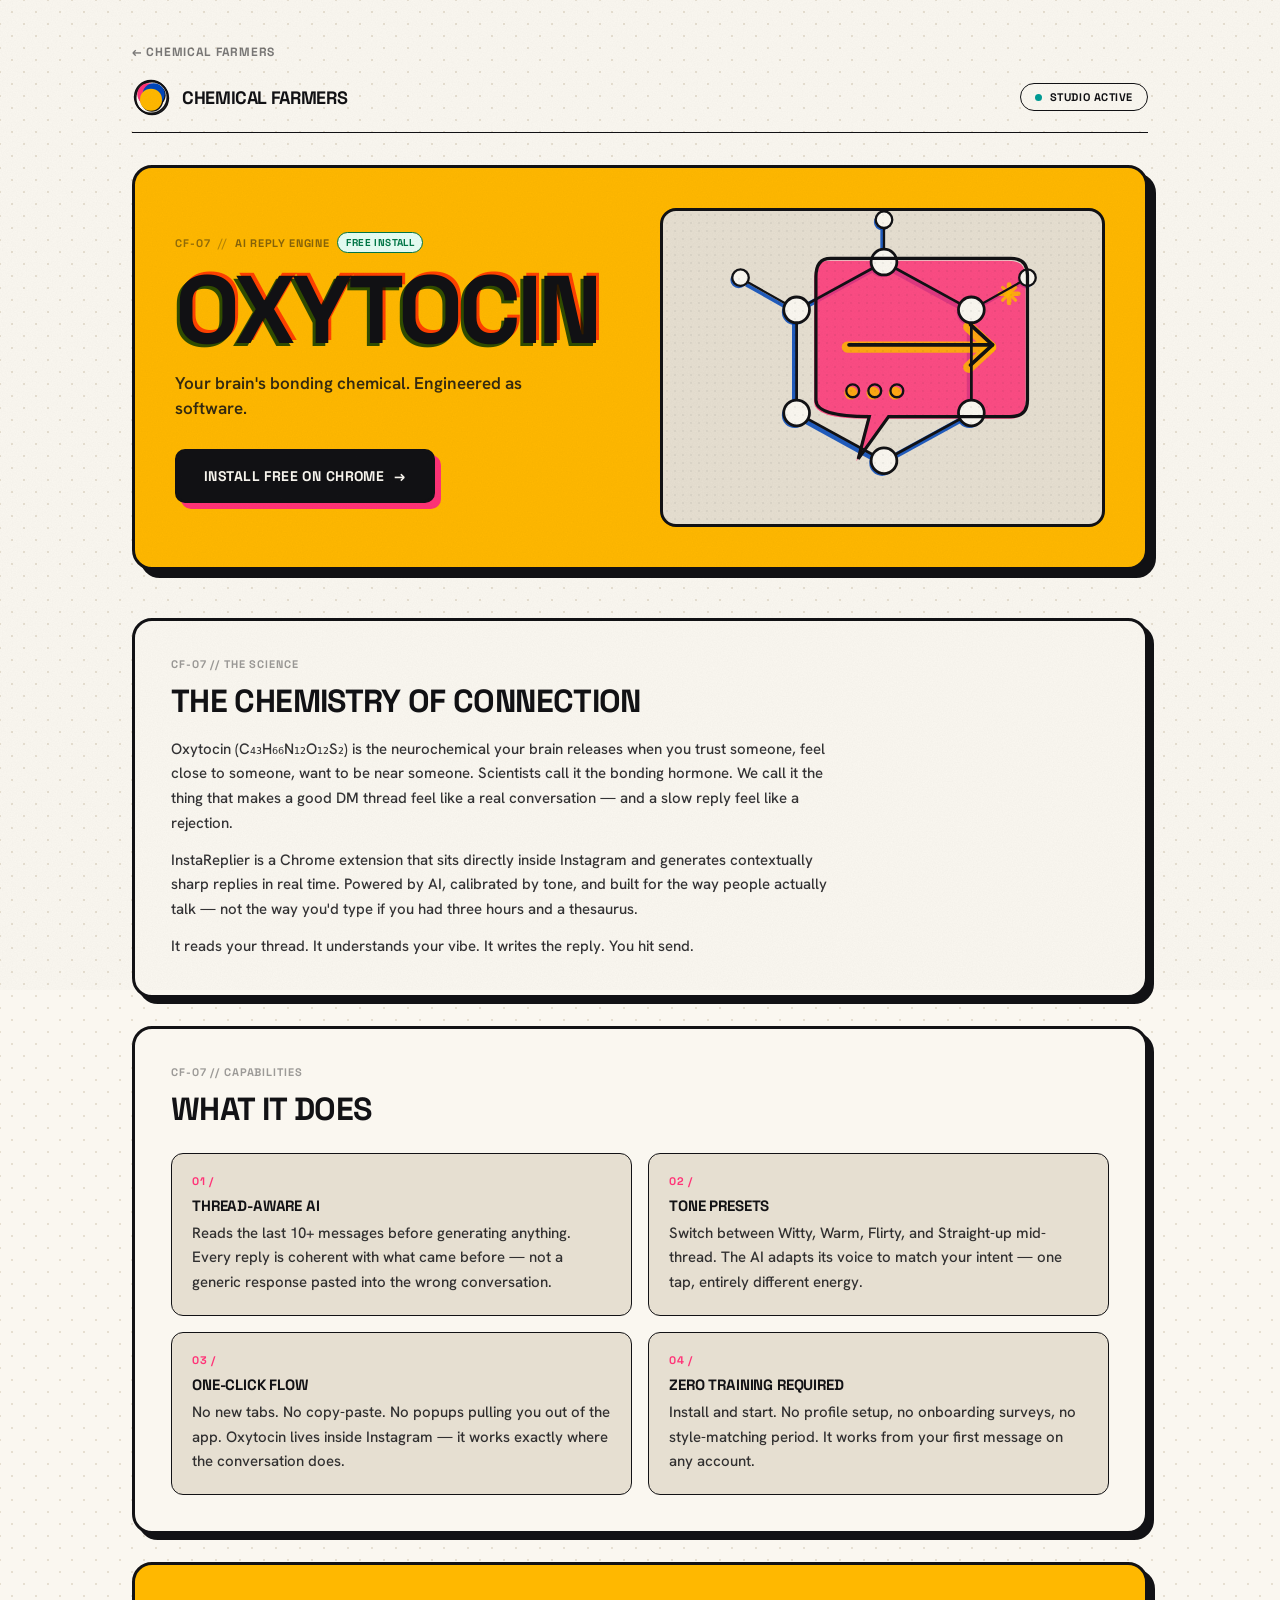
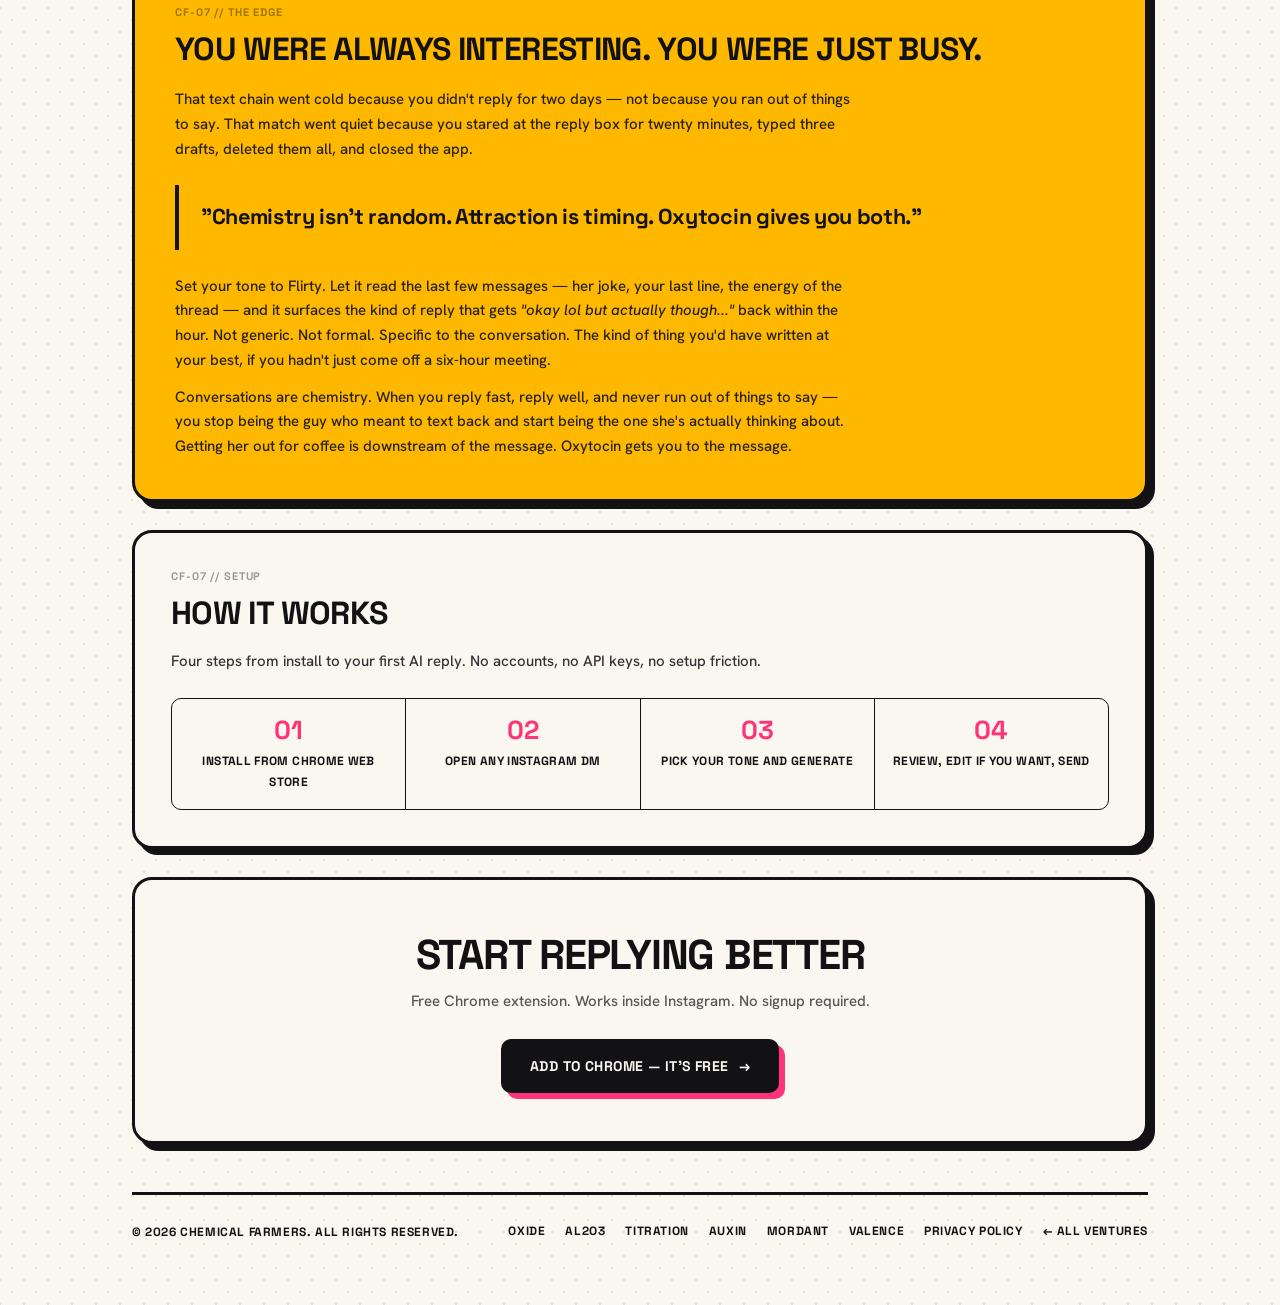
==== commit ea551721: "Add Oxytocin privacy policy page with footer link - Create ventures/oxytocin-privacy.html with full " ====
--- a/ventures/oxytocin.html
+++ b/ventures/oxytocin.html
@@ -326,6 +326,7 @@
         <a href="https://auxin.chemicalfarmers.com" target="_blank" rel="noopener noreferrer">Auxin</a>
         <a href="https://mordant.chemicalfarmers.com" target="_blank" rel="noopener noreferrer">Mordant</a>
         <a href="https://valence.chemicalfarmers.com" target="_blank" rel="noopener noreferrer">Valence</a>
+        <a href="oxytocin-privacy.html">Privacy Policy</a>
         <a href="../">← All Ventures</a>
       </div>
     </footer>
